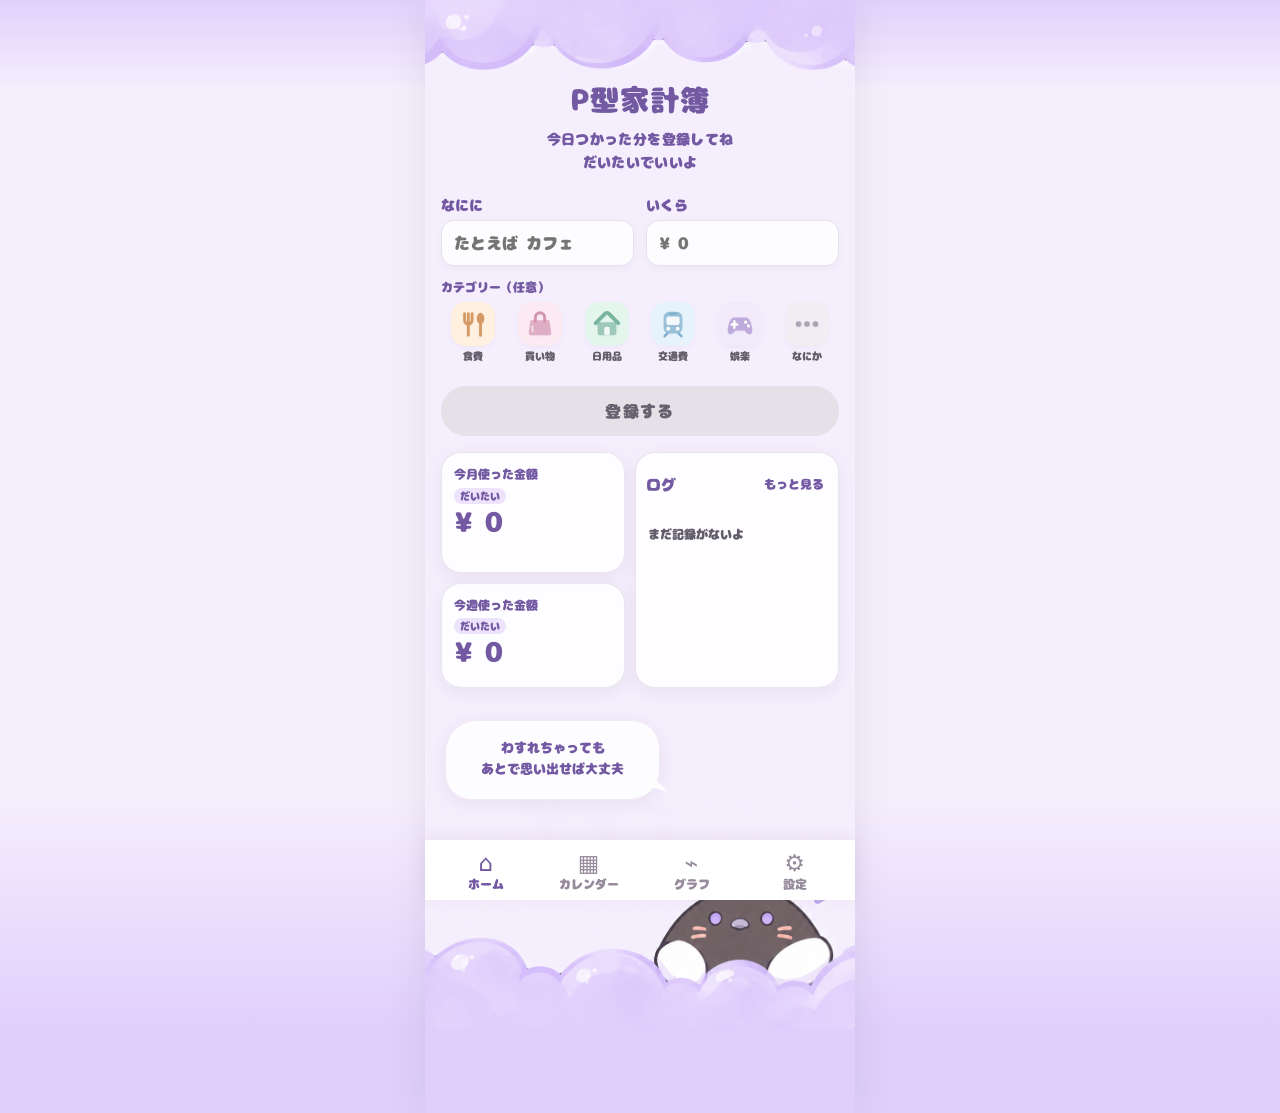
==== index.html @ 053ac059 "Add optional category selection, SVG icons and expense editor Co-authored-by: otoufutarou <123853995" ====
<!doctype html>
<html lang="ja">
<head>
  <meta charset="UTF-8">
  <meta name="viewport" content="width=device-width, initial-scale=1, viewport-fit=cover">
  <title>P型家計簿</title>
  <link rel="stylesheet" href="style.css">
  <link rel="stylesheet" href="home.css">
  <link rel="stylesheet" href="categories.css">
</head>
<body>
<div class="app" id="app" data-page="home">
  <div class="background" aria-hidden="true"></div>
  <main class="content">
    <section class="page active" id="home">
      <header class="hero"><h1>P型家計簿</h1><p>今日つかった分を登録してね<br>だいたいでいいよ</p></header>
      <form id="expense-form" class="entry">
        <div class="entry-grid">
          <label>なにに<input id="expense-name" maxlength="100" placeholder="たとえば カフェ" required></label>
          <label>いくら<input id="expense-amount" type="text" inputmode="numeric" pattern="[0-9]{1,8}" maxlength="8" placeholder="¥ 0" required></label>
        </div>
        <fieldset class="category-picker" id="entry-categories">
          <legend>カテゴリー（任意）</legend>
          <div class="category-options"></div>
        </fieldset>
        <button class="primary" type="submit" disabled>登録する</button>
      </form>
      <section class="dashboard" aria-label="集計と直近のログ">
        <div class="totals">
          <article class="card total"><h2>今月使った金額</h2><span class="approx-tag">だいたい</span><strong id="month-total">¥ 0</strong></article>
          <article class="card total"><h2>今週使った金額</h2><span class="approx-tag">だいたい</span><strong id="week-total">¥ 0</strong></article>
        </div>
        <article class="card recent">
          <div class="card-title"><h2>ログ</h2><button class="dots" data-go="logs" aria-label="ログをすべて見る">もっと見る</button></div>
          <div id="recent-list" class="log-items"></div>
        </article>
      </section>
      <div class="speech" id="speech">わすれちゃっても<br>あとで思い出せば大丈夫</div>
    </section>
    <section class="page" id="logs">
      <div class="page-heading"><h1>ログ</h1></div>
      <div class="filters"><button class="chip active" data-filter="all">すべて</button><button class="chip" data-filter="week">今週</button><button class="chip" data-filter="month">今月</button></div>
      <div class="card long-list" id="full-list"></div>
    </section>
    <section class="page" id="calendar">
      <div class="page-heading"><h1>カレンダー</h1></div>
      <article class="card calendar-card">
        <div class="calendar-heading"><button id="prev-month" aria-label="前月">‹</button><h2 id="calendar-title"></h2><button id="next-month" aria-label="翌月">›</button></div>
        <div class="calendar-grid" id="calendar-grid"></div>
      </article>
      <article class="card calendar-detail"><h2 id="selected-date-title"></h2><div id="selected-date-list"></div></article>
    </section>
    <section class="page" id="charts">
      <div class="page-heading"><h1>支出の変遷</h1></div>
      <div class="filters"><button class="chip active" data-chart="week">週ごと</button><button class="chip" data-chart="month">月ごと</button></div>
      <article class="card chart-card"><div id="chart-label" class="chart-label"></div><svg id="line-chart" viewBox="0 0 330 210" role="img" aria-label="支出の折れ線グラフ"></svg><div id="chart-summary" class="chart-summary"></div></article>
    </section>
    <section class="page" id="settings">
      <div class="page-heading"><h1>設定</h1></div>
      <article class="card settings-card">
        <h2>テーマカラー</h2>
        <div class="theme-options"><button class="theme-choice" data-theme="purple"><i></i>むらさき</button><button class="theme-choice" data-theme="blue"><i></i>あお</button><button class="theme-choice" data-theme="green"><i></i>みどり</button><button class="theme-choice" data-theme="yellow"><i></i>きいろ</button></div>
      </article>
      <article class="card settings-card"><h2>データ</h2><button class="secondary" id="export-csv">CSVで書き出す</button></article>
      <div class="speech settings-speech">自分のペースで<br>つかってね</div>
    </section>
  </main>
  <nav class="bottom-nav" aria-label="画面切り替え">
    <button class="nav-item active" data-go="home"><span>⌂</span>ホーム</button>
    <button class="nav-item" data-go="calendar"><span>▦</span>カレンダー</button>
    <button class="nav-item" data-go="charts"><span>⌁</span>グラフ</button>
    <button class="nav-item" data-go="settings"><span>⚙</span>設定</button>
  </nav>
</div>
<dialog id="expense-editor" class="expense-editor" aria-labelledby="editor-title">
  <form id="edit-expense-form">
    <h2 id="editor-title">記録を編集</h2>
    <p class="edit-date" id="edit-date"></p>
    <label>なにに<input id="edit-name" required></label>
    <label>いくら<input id="edit-amount" type="text" inputmode="decimal" required></label>
    <fieldset class="category-picker" id="edit-categories">
      <legend>カテゴリー（任意）</legend>
      <div class="category-options"></div>
    </fieldset>
    <p id="edit-feedback" class="edit-feedback" role="alert"></p>
    <div class="edit-actions">
      <button type="button" class="secondary" id="edit-cancel">キャンセル</button>
      <button type="submit" class="secondary">保存する</button>
    </div>
    <button type="button" class="edit-delete" id="edit-delete">この記録を削除</button>
  </form>
</dialog>
<script src="categories.js"></script>
<script src="app.js"></script>
<script src="home.js"></script>
</body>
</html>
---- style.css ----
/* Copyright: public/fonts/ReadMe_Windows.txt と mplus-TESTFLIGHT-058/LICENSE_J */
@font-face {
  font-family: Nikumaru;
  src: url('./public/fonts/07にくまるフォント.otf') format('opentype');
  font-weight: 400;
  font-style: normal;
  font-display: swap;
}
:root{font-family:Nikumaru,'Hiragino Maru Gothic ProN','Yu Gothic',sans-serif;font-synthesis:none;color:#6d558d;background:#eee;--ink:#715595;--accent:#ae91df;--accent-deep:#9774cf;--tint:#f4ecff;--image:url('./assets/purple_20261022224513.png')}
*{box-sizing:border-box}body{margin:0}button,input{font:inherit}button{cursor:pointer}.app{position:relative;min-height:100dvh;max-width:430px;margin:auto;overflow:hidden;background:#faf4ff;box-shadow:0 0 40px #00000013}.background{position:absolute;inset:0;z-index:0;pointer-events:none;background-image:var(--image);background-size:100% 100%;background-position:center top;background-repeat:no-repeat}.content{position:relative;z-index:1;padding:0 22px 120px;min-height:100dvh}.page{display:none;min-height:calc(100dvh - 120px)}.page.active{display:block}.hero{text-align:center;padding-top:clamp(75px,12dvh,112px);margin-bottom:24px}.hero h1{font-size:clamp(27px,7vw,34px);margin:0 0 9px;color:var(--ink);letter-spacing:.025em;line-height:1.3}.hero p{font-size:12px;line-height:1.65;margin:0;color:var(--ink)}.entry{margin-bottom:18px}.entry-grid{display:grid;grid-template-columns:1fr 1fr;gap:13px}.entry label{display:flex;flex-direction:column;gap:6px;font-size:13px;color:var(--ink)}.entry input{width:100%;height:43px;border:1px solid #e9deee;border-radius:11px;background:#ffffffdd;padding:0 12px;box-shadow:0 3px 8px #755a8b0d;outline:none;color:var(--ink);font-size:13px;min-width:0}.entry input:focus{border-color:var(--accent)}.primary{width:100%;height:46px;margin-top:13px;border:0;border-radius:25px;background:linear-gradient(110deg,var(--accent),var(--accent-deep));box-shadow:0 5px 11px #745a9425;color:white;font-size:15px}.dashboard{display:grid;grid-template-columns:minmax(0,1fr) minmax(0,1.25fr);gap:10px}.totals{display:grid;gap:10px}.card{background:#ffffffcf;border:1px solid #ffffffdd;border-radius:16px;box-shadow:0 5px 18px #7c648b12}.total{min-height:113px;padding:13px 10px;position:relative}.card h2{font-size:13px;line-height:1.4;margin:0;color:var(--ink)}.total h2{font-size:11px;white-space:nowrap;letter-spacing:-.035em}.total strong{display:block;color:var(--ink);font-size:clamp(18px,5vw,24px);margin-top:10px;white-space:nowrap;letter-spacing:-.035em}.mini-seal{position:absolute;right:11px;bottom:8px;font-size:16px;color:var(--accent)}.recent{padding:13px 9px;min-height:236px}.card-title{display:flex;justify-content:space-between;align-items:center}.dots{border:0;background:none;color:#a69aaf;font-size:21px;line-height:1}.log-items{margin-top:8px}.log-row{display:flex;gap:5px;align-items:center;padding:9px 0;border-bottom:1px solid #eee7ef;font-size:10px;color:#665c70}.log-row:last-child{border-bottom:0}.log-row .name{min-width:0;flex:1;overflow:hidden;text-overflow:ellipsis;white-space:nowrap}.log-row .amount{white-space:nowrap;font-size:10px}.log-row .emoji{font-size:15px}.empty{font-size:11px;line-height:1.7;color:#95889c;padding:18px 2px}.speech{position:relative;margin:25px 0 0 4px;width:58%;max-width:230px;padding:14px 13px;background:#ffffffdc;border:1px solid #f3e8f4;border-radius:50% 48% 46% 40%/48% 49% 43% 43%;font-size:12px;line-height:1.65;text-align:center;color:var(--ink);box-shadow:0 3px 12px #6e598011}.speech:after{content:'';position:absolute;right:-9px;bottom:7px;width:18px;height:18px;background:#ffffffdc;clip-path:polygon(0 0,100% 100%,0 75%)}.bottom-nav{position:fixed;z-index:10;bottom:0;left:50%;transform:translateX(-50%);width:min(100%,430px);height:calc(66px + env(safe-area-inset-bottom));padding:7px 9px calc(7px + env(safe-area-inset-bottom));display:grid;grid-template-columns:repeat(5,1fr);background:#ffffffec;backdrop-filter:blur(15px);border-top:1px solid #ffffff;box-shadow:0 -3px 15px #6e597719}.nav-item{border:0;background:transparent;color:#968b9c;font-size:9px;display:flex;align-items:center;justify-content:center;flex-direction:column;gap:2px}.nav-item span{font-family:system-ui,sans-serif;font-size:23px;line-height:1.15}.nav-item.active{color:var(--accent-deep)}.page-heading{text-align:center;padding:clamp(80px,12dvh,115px) 0 24px}.page-heading h1{font-size:25px;color:var(--ink);margin:0}.filters{display:flex;gap:7px;margin-bottom:14px}.chip{border:0;border-radius:30px;padding:9px 17px;background:#ffffffcf;color:var(--ink);font-size:12px}.chip.active{background:var(--accent);color:white}.long-list{padding:12px 17px;min-height:180px}.long-list .log-row{font-size:13px;padding:14px 0}.long-list .log-row .amount{font-size:12px}.long-list .log-row .emoji{font-size:20px}.delete{background:transparent;border:0;color:#bc8b9c;font-size:18px;padding:0 3px}.calendar-card,.calendar-detail,.chart-card,.settings-card{padding:17px;margin-bottom:14px}.calendar-heading{display:flex;align-items:center;justify-content:space-between;margin-bottom:13px}.calendar-heading button{border:0;background:var(--tint);border-radius:50%;width:32px;height:32px;font-size:23px;color:var(--ink)}.calendar-grid{display:grid;grid-template-columns:repeat(7,minmax(0,1fr));gap:3px}.weekday{text-align:center;font-size:11px;color:var(--ink);padding:7px 0}.day{height:43px;border:0;border-radius:9px;background:#ffffff9c;color:var(--ink);font-size:12px;position:relative}.day.selected{background:var(--accent);color:white}.day.has-data:after{content:'';position:absolute;bottom:4px;left:calc(50% - 2px);width:4px;height:4px;background:var(--accent-deep);border-radius:50%}.day.selected:after{background:white}.calendar-detail h2{margin-bottom:9px}.calendar-detail .log-row{font-size:12px}.chart-card{padding:17px 9px}.chart-label,.chart-summary{text-align:center;font-size:12px;color:var(--ink)}#line-chart{width:100%;height:auto;overflow:visible}.chart-summary{font-size:16px;margin-top:10px}.settings-card h2{margin-bottom:16px}.theme-options{display:grid;grid-template-columns:repeat(4,1fr);gap:8px}.theme-choice{border:0;background:transparent;color:var(--ink);font-size:10px;display:flex;flex-direction:column;align-items:center;gap:7px}.theme-choice i{width:100%;height:52px;border-radius:12px;border:3px solid transparent}.theme-choice.selected i{outline:2px solid var(--accent-deep)}.theme-choice[data-theme=purple] i{background:#cdb9f2}.theme-choice[data-theme=blue] i{background:#a9dbec}.theme-choice[data-theme=green] i{background:#bce5c6}.theme-choice[data-theme=yellow] i{background:#f5e3a7}.secondary{border:1px solid var(--accent);border-radius:20px;background:#fff;color:var(--ink);padding:10px 16px}.settings-speech{margin-top:36px}body[data-theme=blue]{--ink:#317d9d;--accent:#8dd3eb;--accent-deep:#53b5d3;--tint:#e9f8ff;--image:url('./assets/blue_20261022224637.png')}body[data-theme=green]{--ink:#397e67;--accent:#9bdcba;--accent-deep:#54b98d;--tint:#e9fff2;--image:url('./assets/green_20261022224836.png')}body[data-theme=yellow]{--ink:#91723c;--accent:#f3db8e;--accent-deep:#d7b952;--tint:#fff9e5;--image:url('./assets/yellow_20261022224915.png')}
@media(max-width:350px){.content{padding-left:14px;padding-right:14px}.dashboard{gap:7px}.total{padding:11px 7px}.total h2{font-size:10px}.total strong{font-size:17px}.recent{padding:11px 7px}.speech{font-size:10px}}
@media(min-height:800px){.hero{padding-top:clamp(90px,13dvh,135px)}.speech{margin-top:32px}}
---- home.css ----
:root {
  --primary: #cdb9f2;
  --primary-dark: #7359a2;
  --primary-soft: #eee3fc;
  --scene: #f5effd;
  --scene-bottom: #f5eefd;
  --scroll-top: #e0d1fc;
  --scroll-bottom: #e0cffc;
  --surface: rgba(255, 255, 255, .86);
  --text-secondary: #625c6b;
  --shadow: 0 4px 18px rgba(80, 70, 110, .08);
  --button-start: #a58acb;
  --button-end: #8060b1;
  --image: url('./public/assets/purple_20261022224513.png');
  --image-ratio: calc(1672 / 941);
}

body[data-theme="blue"] {
  --primary: #a9dbec;
  --primary-dark: #347fa4;
  --primary-soft: #dff5fc;
  --scene: #ebfafe;
  --scene-bottom: #e9f9fd;
  --scroll-top: #beebfc;
  --scroll-bottom: #b0e5fc;
  --button-start: #69bad4;
  --button-end: #347fa4;
  --image: url('./public/assets/blue_20261022224637.png');
  --image-ratio: calc(941 / 545);
}

body[data-theme="green"] {
  --primary: #bce5c6;
  --primary-dark: #347f65;
  --primary-soft: #e1f7e9;
  --scene: #ebfdf0;
  --scene-bottom: #e9fbed;
  --scroll-top: #c7f4d8;
  --scroll-bottom: #bdf1d5;
  --button-start: #72bf99;
  --button-end: #347f65;
  --image: url('./public/assets/green_20261022224836.png');
  --image-ratio: calc(938 / 545);
}

body[data-theme="yellow"] {
  --primary: #f5e3a7;
  --primary-dark: #95743f;
  --primary-soft: #fff2c8;
  --scene: #fef9e5;
  --scene-bottom: #fef9e2;
  --scroll-top: #feecab;
  --scroll-bottom: #fee99f;
  --button-start: #dcc16c;
  --button-end: #a38038;
  --image: url('./public/assets/yellow_20261022224915.png');
  --image-ratio: calc(938 / 545);
}

/* htmlを透明にして、テーマ別のbody背景をページのキャンバスにも描画する。 */
:root {
  min-height: 100%;
  background: transparent;
}

body {
  min-height: 100vh;
  min-height: 100dvh;
  /* PNGの切り出し境界と上下端の平均色を、画像の背後でつなぐ。 */
  --page-background: linear-gradient(
    var(--scroll-top),
    var(--scene) calc(min(100vw, 430px) * var(--image-ratio) * .12),
    var(--scene-bottom) calc(100% - min(100vw, 430px) * var(--image-ratio) * .3 - 84px - env(safe-area-inset-bottom)),
    var(--scroll-bottom) calc(100% - 84px - env(safe-area-inset-bottom))
  );
  background-color: var(--scroll-bottom);
  background-image: var(--page-background);
  background-attachment: scroll;
  background-repeat: no-repeat;
}

.background {
  background-size: 100% auto;
  user-select: none;
}

.app[data-page="home"] {
  background: var(--scroll-bottom) var(--page-background) no-repeat;
  overflow: visible;
}

/* 原画を等比表示し、上下の帯だけを独立配置する。画像ファイルは加工しない。 */
.app[data-page="home"] > .background {
  inset: 0 0 calc(84px + env(safe-area-inset-bottom));
  background-image: none;
  user-select: none;
}

.app[data-page="home"] > .background::before,
.app[data-page="home"] > .background::after {
  content: '';
  position: absolute;
  left: 0;
  width: 100%;
  background-image: var(--image);
  background-size: 100% auto;
  background-repeat: no-repeat;
}

.app[data-page="home"] > .background::before {
  top: 0;
  height: calc(min(100vw, 430px) * var(--image-ratio) * .12);
  background-position: center top;
}

.app[data-page="home"] > .background::after {
  bottom: 0;
  height: calc(min(100vw, 430px) * var(--image-ratio) * .3);
  background-position: center bottom;
}

.app[data-page="home"] .content {
  padding: 0 16px calc(min(100vw, 430px) * var(--image-ratio) * .3 + 84px + env(safe-area-inset-bottom));
}

#home {
  min-height: max(620px, calc(100svh - min(100vw, 430px) * var(--image-ratio) * .3 - 84px));
  color: var(--primary-dark);
  padding-top: env(safe-area-inset-top);
}

#home .hero {
  padding-top: 82px;
  margin-bottom: 24px;
}

#home .hero h1 {
  font-size: 29px;
  line-height: 1.3;
  font-weight: 400;
  letter-spacing: .04em;
  margin: 0 0 8px;
  color: var(--primary-dark);
}

#home .hero p {
  font-size: 14px;
  line-height: 1.65;
  letter-spacing: .025em;
  color: var(--primary-dark);
}

#home .entry {
  margin-bottom: 16px;
}

#home .entry-grid {
  grid-template-columns: minmax(0, 1fr) minmax(0, 1fr);
  gap: 12px;
}

#home .entry label {
  gap: 8px;
  font-size: 14px;
  color: var(--primary-dark);
}

#home .entry input {
  height: 46px;
  border-radius: 13px;
  border-color: color-mix(in srgb, var(--primary-dark) 18%, white);
  box-shadow: 0 3px 8px rgba(80, 70, 110, .05);
  font-size: 16px;
  color: var(--text-secondary);
  background: var(--surface);
}

#home .primary {
  min-height: 50px;
  height: auto;
  padding: 12px 16px;
  margin-top: 16px;
  border-radius: 999px;
  background: linear-gradient(110deg, var(--button-start), var(--button-end));
  color: #fff;
  box-shadow: var(--shadow);
  font-size: 16px;
  letter-spacing: .08em;
  transition: transform 150ms ease, box-shadow 150ms ease;
}

#home .primary:not(:disabled):active {
  transform: translateY(1px);
  box-shadow: 0 2px 6px rgba(80, 70, 110, .1);
}

#home .primary:disabled {
  background: #e5e1e8;
  color: #68616f;
  box-shadow: none;
  cursor: not-allowed;
}

#home .dashboard {
  grid-template-columns: minmax(0, .95fr) minmax(0, 1.05fr);
  gap: 10px;
  align-items: stretch;
}

#home .card {
  border-radius: 20px;
  background: var(--surface);
  border: 1px solid rgba(80, 70, 110, .12);
  box-shadow: var(--shadow);
}

#home .totals {
  min-width: 0;
  grid-template-rows: 1.15fr 1fr;
}

#home .total {
  min-width: 0;
  min-height: 105px;
  padding: 14px 12px;
}

#home .card h2 {
  color: var(--primary-dark);
  font-weight: 400;
}

#home .total h2 {
  white-space: normal;
  font-size: 12px;
  letter-spacing: 0;
}

#home .total .approx-tag {
  display: table;
  margin-top: 4px;
  padding: 1px 6px;
  border-radius: 999px;
  background: var(--primary-soft);
  color: var(--primary-dark);
  font-size: 10px;
  line-height: 1.4;
}

#home .total strong {
  color: var(--primary-dark);
  font-size: clamp(20.16px, 5.6vw, 26.88px);
  font-variant-numeric: tabular-nums;
  font-weight: 400;
  letter-spacing: -.025em;
  line-height: 1.1;
  margin-top: 4px;
  text-align: left;
}

#home .mini-seal {
  display: none;
}

#home .recent {
  min-width: 0;
  min-height: 230px;
  padding: 10px;
}

#home .card-title h2 {
  font-size: 15px;
}

#home .dots {
  min-height: 44px;
  min-width: 44px;
  padding: 4px;
  font-size: 12px;
  color: var(--primary-dark);
}

#home .log-items {
  max-height: 166px;
  overflow-y: auto;
  margin-top: 0;
}

#home .log-row,
#home .log-row .amount,
#home .empty {
  font-size: 12px;
  color: var(--text-secondary);
}

#home .log-row .amount {
  font-variant-numeric: tabular-nums;
}

#home .speech {
  margin: 32px 0 0 4px;
  width: 58%;
  max-width: 215px;
  min-height: 80px;
  border-radius: 32px 28px 30px 26px;
  padding: 16px 12px;
  font-size: 13px;
  line-height: 1.65;
  color: var(--primary-dark);
  background: var(--surface);
  box-shadow: var(--shadow);
}

.bottom-nav {
  grid-template-columns: repeat(4, minmax(0, 1fr));
  min-height: calc(60px + env(safe-area-inset-bottom));
  height: auto;
  background-color: #fff;
  backdrop-filter: none;
}

.nav-item {
  min-height: 44px;
  font-size: 12px;
}

.nav-item.active {
  color: var(--primary-dark);
}

button:focus-visible,
#home input:focus-visible {
  outline: 2px solid var(--primary-dark);
  outline-offset: 3px;
}

#home .form-feedback {
  margin: 8px 0;
  font-size: 13px;
  color: #8a2539;
}

#home .form-feedback:empty {
  display: none;
}

@media (max-width: 350px) {
  .app[data-page="home"] .content {
    padding-left: 12px;
    padding-right: 12px;
  }

  #home .total {
    padding: 12px 6px;
  }

  #home .recent {
    padding: 8px;
  }

  #home .speech {
    font-size: 12px;
  }
}

@media (prefers-reduced-motion: reduce) {
  #home .primary {
    transition: none;
  }
}
---- categories.css ----
.category-picker {
  border: 0;
  padding: 0;
  margin: 16px 0 0;
  min-width: 0;
  color: var(--primary-dark);
}

.category-picker legend {
  padding: 0;
  font-size: 12px;
}

.category-options {
  display: grid;
  grid-template-columns: repeat(6, minmax(44px, 1fr));
  gap: 6px;
  overflow-x: auto;
  padding: 6px 2px 4px;
}

.category-choice {
  min-width: 44px;
  min-height: 66px;
  padding: 2px 0;
  display: flex;
  flex-direction: column;
  align-items: center;
  gap: 5px;
  border: 0;
  background: transparent;
  color: var(--text-secondary);
  font-size: 10px;
  white-space: nowrap;
}

.category-icon {
  --category-color: #aaa5b2;
  --category-soft: #f0edf3;
  color: var(--category-color);
  background: var(--category-soft);
  display: inline-flex;
  align-items: center;
  justify-content: center;
  flex: 0 0 auto;
  width: 44px;
  height: 44px;
  border: 2px solid transparent;
  border-radius: 14px;
  box-shadow: 0 2px 5px #7155950d;
  transition: background-color 180ms ease, border-color 180ms ease, transform 180ms ease;
}

.category-icon[data-category="food"] { --category-color: #d49a64; --category-soft: #fff0df; }
.category-icon[data-category="shopping"] { --category-color: #d291ad; --category-soft: #fceaf2; }
.category-icon[data-category="daily"] { --category-color: #79b59e; --category-soft: #e4f5ed; }
.category-icon[data-category="transport"] { --category-color: #7caecb; --category-soft: #e7f3fc; }
.category-icon[data-category="entertainment"] { --category-color: #ab92ce; --category-soft: #f0eafa; }

.category-icon svg {
  width: 30px;
  height: 30px;
  filter: drop-shadow(0 1px 1px #71559512);
}

.category-choice[aria-pressed="true"] .category-icon {
  border-color: var(--primary-dark);
  background-color: var(--category-soft);
  background-color: color-mix(in srgb, var(--category-soft) 84%, var(--category-color));
  transform: translateY(-1px);
}

.category-choice:focus-visible {
  outline: 2px solid var(--primary-dark);
  outline-offset: -2px;
  border-radius: 14px;
}

.log-row .category-icon {
  width: 15px;
  height: 15px;
  border: 0;
  border-radius: 5px;
  box-shadow: none;
}

.log-row .category-icon svg {
  width: 14px;
  height: 14px;
  filter: none;
}

.long-list .category-icon { width: 20px; height: 20px; }
.long-list .category-icon svg { width: 18px; height: 18px; }

.log-row button.name {
  border: 0;
  padding: 0;
  background: transparent;
  color: inherit;
  font: inherit;
  text-align: left;
}

.log-row .amount { flex-shrink: 0; }

.expense-editor {
  width: min(430px, calc(100% - 24px));
  max-height: calc(100dvh - 32px);
  padding: 20px 16px;
  overflow-y: auto;
  border: 1px solid var(--primary);
  border-radius: 22px;
  background: var(--scene);
  color: var(--primary-dark);
  box-shadow: var(--shadow);
}

.expense-editor::backdrop { background: #30243e66; }
.expense-editor h2 { margin: 0; font-size: 20px; font-weight: 400; }
.edit-date { font-size: 12px; }
.expense-editor label { display: grid; gap: 6px; margin-top: 12px; font-size: 13px; }
.expense-editor input {
  width: 100%;
  min-width: 0;
  height: 44px;
  border: 1px solid var(--primary);
  border-radius: 11px;
  padding: 0 12px;
  font: inherit;
  font-size: 16px;
  color: var(--text-secondary);
  background: #fff;
}
.edit-feedback { font-size: 12px; color: #8a2539; }
.edit-feedback:empty { display: none; }
.edit-actions { display: flex; justify-content: flex-end; flex-wrap: wrap; gap: 8px; margin-top: 18px; }
.edit-actions button, .edit-delete { min-height: 44px; }
.edit-delete { margin-top: 12px; padding: 0; border: 0; background: transparent; color: #8a2539; font-size: 12px; }

@media (max-width: 350px) {
  .category-options { gap: 4px; }
}

@media (prefers-reduced-motion: reduce) {
  .category-icon { transition: none; }
}
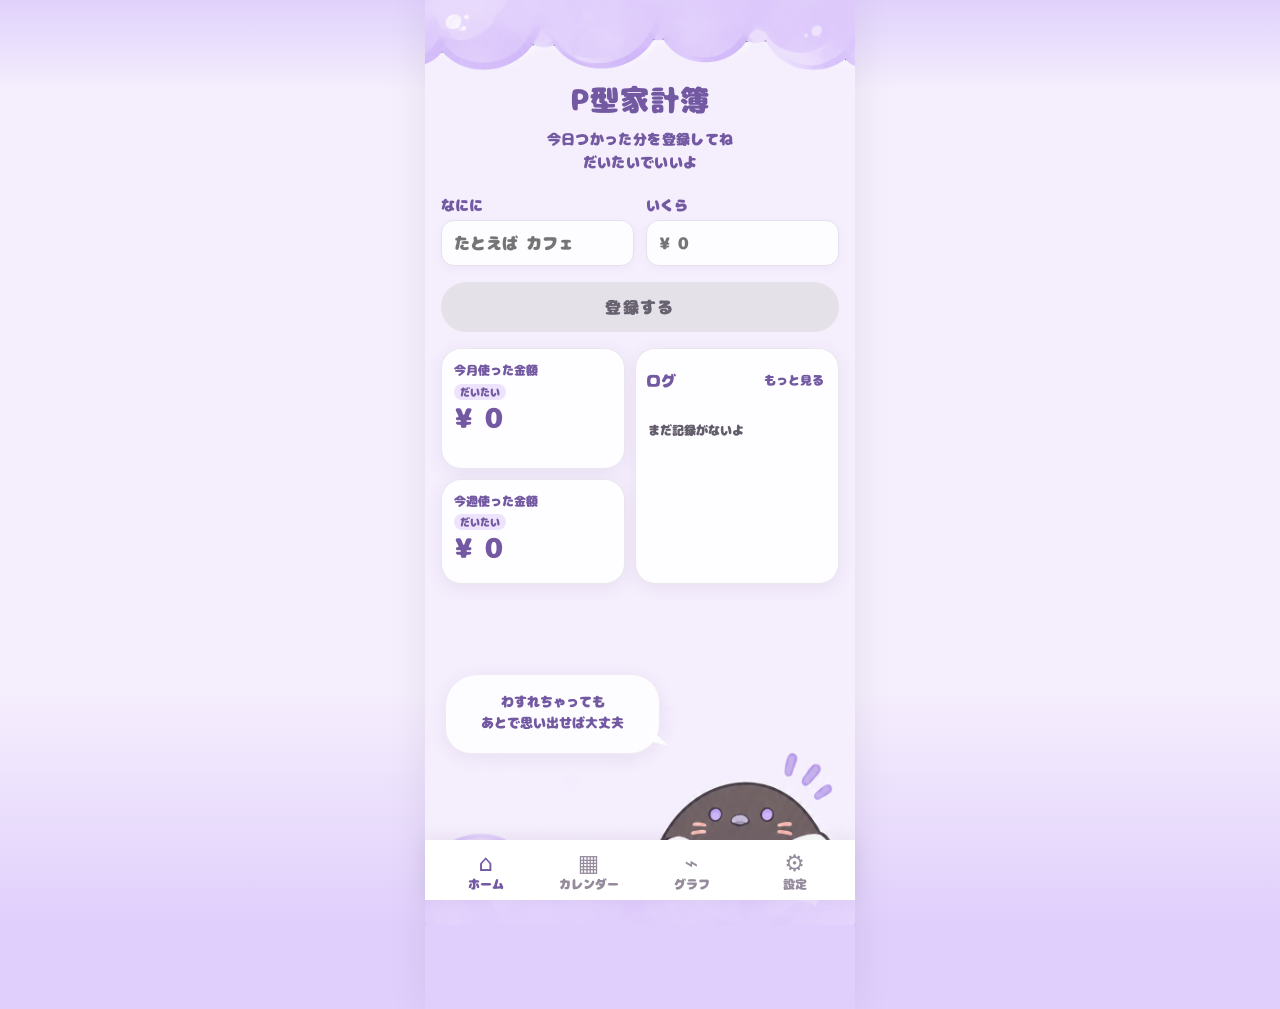
==== commit ebbe6d5b: "Remove category UI and allow optional expense names Co-authored-by: otoufutarou <123853995+otoufutar" ====
--- a/index.html
+++ b/index.html
@@ -6,7 +6,7 @@
   <title>P型家計簿</title>
   <link rel="stylesheet" href="style.css">
   <link rel="stylesheet" href="home.css">
-  <link rel="stylesheet" href="categories.css">
+  <link rel="stylesheet" href="expenses.css">
 </head>
 <body>
 <div class="app" id="app" data-page="home">
@@ -16,13 +16,9 @@
       <header class="hero"><h1>P型家計簿</h1><p>今日つかった分を登録してね<br>だいたいでいいよ</p></header>
       <form id="expense-form" class="entry">
         <div class="entry-grid">
-          <label>なにに<input id="expense-name" maxlength="100" placeholder="たとえば カフェ" required></label>
+          <label>なにに<input id="expense-name" maxlength="100" placeholder="たとえば カフェ"></label>
           <label>いくら<input id="expense-amount" type="text" inputmode="numeric" pattern="[0-9]{1,8}" maxlength="8" placeholder="¥ 0" required></label>
         </div>
-        <fieldset class="category-picker" id="entry-categories">
-          <legend>カテゴリー（任意）</legend>
-          <div class="category-options"></div>
-        </fieldset>
         <button class="primary" type="submit" disabled>登録する</button>
       </form>
       <section class="dashboard" aria-label="集計と直近のログ">
@@ -76,12 +72,8 @@
   <form id="edit-expense-form">
     <h2 id="editor-title">記録を編集</h2>
     <p class="edit-date" id="edit-date"></p>
-    <label>なにに<input id="edit-name" required></label>
-    <label>いくら<input id="edit-amount" type="text" inputmode="decimal" required></label>
-    <fieldset class="category-picker" id="edit-categories">
-      <legend>カテゴリー（任意）</legend>
-      <div class="category-options"></div>
-    </fieldset>
+    <label>なにに<input id="edit-name" placeholder="たとえば カフェ"></label>
+    <label>いくら<input id="edit-amount" type="text" inputmode="numeric" pattern="[0-9]+" required></label>
     <p id="edit-feedback" class="edit-feedback" role="alert"></p>
     <div class="edit-actions">
       <button type="button" class="secondary" id="edit-cancel">キャンセル</button>
@@ -90,7 +82,7 @@
     <button type="button" class="edit-delete" id="edit-delete">この記録を削除</button>
   </form>
 </dialog>
-<script src="categories.js"></script>
+<script src="expenses.js"></script>
 <script src="app.js"></script>
 <script src="home.js"></script>
 </body>
--- a/home.css
+++ b/home.css
@@ -311,6 +311,10 @@
   box-shadow: var(--shadow);
 }
 
+body[data-theme="purple"] #home .speech {
+  transform: translateY(calc(min(100vw, 430px) * .135));
+}
+
 .bottom-nav {
   grid-template-columns: repeat(4, minmax(0, 1fr));
   min-height: calc(60px + env(safe-area-inset-bottom));
--- a/expenses.css
+++ b/expenses.css
@@ -0,0 +1,44 @@
+.log-row button.name {
+  border: 0;
+  padding: 0;
+  background: transparent;
+  color: inherit;
+  font: inherit;
+  text-align: left;
+}
+
+.log-row .amount { flex-shrink: 0; }
+
+.expense-editor {
+  width: min(430px, calc(100% - 24px));
+  max-height: calc(100dvh - 32px);
+  padding: 20px 16px;
+  overflow-y: auto;
+  border: 1px solid var(--primary);
+  border-radius: 22px;
+  background: var(--scene);
+  color: var(--primary-dark);
+  box-shadow: var(--shadow);
+}
+
+.expense-editor::backdrop { background: #30243e66; }
+.expense-editor h2 { margin: 0; font-size: 20px; font-weight: 400; }
+.edit-date { font-size: 12px; }
+.expense-editor label { display: grid; gap: 6px; margin-top: 12px; font-size: 13px; }
+.expense-editor input {
+  width: 100%;
+  min-width: 0;
+  height: 44px;
+  border: 1px solid var(--primary);
+  border-radius: 11px;
+  padding: 0 12px;
+  font: inherit;
+  font-size: 16px;
+  color: var(--text-secondary);
+  background: #fff;
+}
+.edit-feedback { font-size: 12px; color: #8a2539; }
+.edit-feedback:empty { display: none; }
+.edit-actions { display: flex; justify-content: flex-end; flex-wrap: wrap; gap: 8px; margin-top: 18px; }
+.edit-actions button, .edit-delete { min-height: 44px; }
+.edit-delete { margin-top: 12px; padding: 0; border: 0; background: transparent; color: #8a2539; font-size: 12px; }
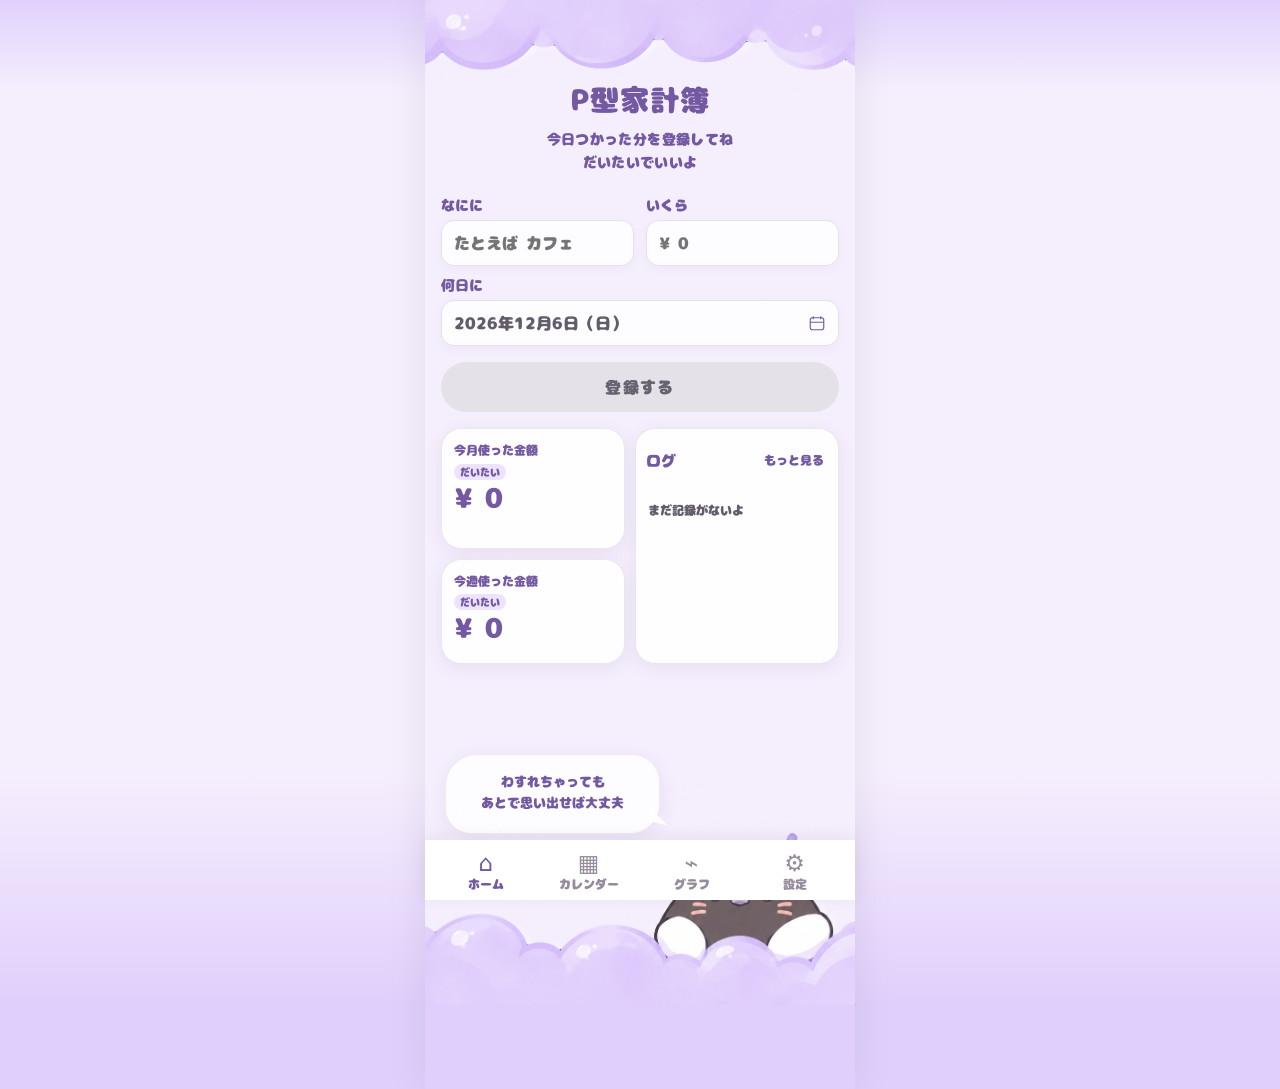
==== commit 4db8efc2: "Add JST expense dates to entry, editing, calendar and totals Co-authored-by: otoufutarou <123853995+" ====
--- a/index.html
+++ b/index.html
@@ -19,6 +19,13 @@
           <label>なにに<input id="expense-name" maxlength="100" placeholder="たとえば カフェ"></label>
           <label>いくら<input id="expense-amount" type="text" inputmode="numeric" pattern="[0-9]{1,8}" maxlength="8" placeholder="¥ 0" required></label>
         </div>
+        <label class="date-label">何日に
+          <span class="date-control">
+            <span class="date-display" aria-hidden="true"></span>
+            <svg class="date-icon" viewBox="0 0 24 24" aria-hidden="true"><rect x="3" y="5" width="18" height="16" rx="3"/><path d="M7 3v4m10-4v4M3 11h18"/></svg>
+            <input id="expense-date" class="date-input" type="date" required aria-label="何日に">
+          </span>
+        </label>
         <button class="primary" type="submit" disabled>登録する</button>
       </form>
       <section class="dashboard" aria-label="集計と直近のログ">
@@ -44,7 +51,7 @@
         <div class="calendar-heading"><button id="prev-month" aria-label="前月">‹</button><h2 id="calendar-title"></h2><button id="next-month" aria-label="翌月">›</button></div>
         <div class="calendar-grid" id="calendar-grid"></div>
       </article>
-      <article class="card calendar-detail"><h2 id="selected-date-title"></h2><div id="selected-date-list"></div></article>
+      <article class="card calendar-detail"><h2 id="selected-date-title"></h2><p id="selected-date-total"></p><div id="selected-date-list"></div><button type="button" class="secondary" id="calendar-add">支出を追加</button></article>
     </section>
     <section class="page" id="charts">
       <div class="page-heading"><h1>支出の変遷</h1></div>
@@ -74,6 +81,13 @@
     <p class="edit-date" id="edit-date"></p>
     <label>なにに<input id="edit-name" placeholder="たとえば カフェ"></label>
     <label>いくら<input id="edit-amount" type="text" inputmode="numeric" pattern="[0-9]+" required></label>
+    <label>何日に
+      <span class="date-control">
+        <span class="date-display" aria-hidden="true"></span>
+        <svg class="date-icon" viewBox="0 0 24 24" aria-hidden="true"><rect x="3" y="5" width="18" height="16" rx="3"/><path d="M7 3v4m10-4v4M3 11h18"/></svg>
+        <input id="edit-expense-date" class="date-input" type="date" required aria-label="何日に">
+      </span>
+    </label>
     <p id="edit-feedback" class="edit-feedback" role="alert"></p>
     <div class="edit-actions">
       <button type="button" class="secondary" id="edit-cancel">キャンセル</button>
@@ -82,6 +96,7 @@
     <button type="button" class="edit-delete" id="edit-delete">この記録を削除</button>
   </form>
 </dialog>
+<script src="dates.js"></script>
 <script src="expenses.js"></script>
 <script src="app.js"></script>
 <script src="home.js"></script>
--- a/expenses.css
+++ b/expenses.css
@@ -42,3 +42,53 @@
 .edit-actions { display: flex; justify-content: flex-end; flex-wrap: wrap; gap: 8px; margin-top: 18px; }
 .edit-actions button, .edit-delete { min-height: 44px; }
 .edit-delete { margin-top: 12px; padding: 0; border: 0; background: transparent; color: #8a2539; font-size: 12px; }
+
+.date-label { margin-top: 12px; }
+.date-control {
+  position: relative;
+  display: flex;
+  align-items: center;
+  min-width: 0;
+  width: 100%;
+  height: 46px;
+  padding: 0 12px;
+  border: 1px solid color-mix(in srgb, var(--primary-dark) 18%, white);
+  border-radius: 13px;
+  background: var(--surface);
+  box-shadow: 0 3px 8px rgba(80, 70, 110, .05);
+  color: var(--text-secondary);
+  font-size: clamp(14px, 4vw, 16px);
+}
+.date-display { flex: 1; min-width: 0; white-space: nowrap; }
+.date-icon {
+  width: 18px;
+  height: 18px;
+  margin-left: 8px;
+  flex-shrink: 0;
+  fill: none;
+  stroke: var(--primary-dark);
+  stroke-width: 1.5;
+}
+#home .entry .date-input,
+.expense-editor .date-input {
+  position: absolute;
+  inset: 0;
+  width: 100%;
+  height: 100%;
+  margin: 0;
+  opacity: 0;
+  cursor: pointer;
+}
+.date-input::-webkit-calendar-picker-indicator {
+  position: absolute;
+  inset: 0;
+  width: auto;
+  height: auto;
+  margin: 0;
+}
+.date-control:focus-within {
+  outline: 2px solid var(--primary-dark);
+  outline-offset: 3px;
+}
+#selected-date-total { font-size: 13px; }
+#calendar-add { margin-top: 12px; }
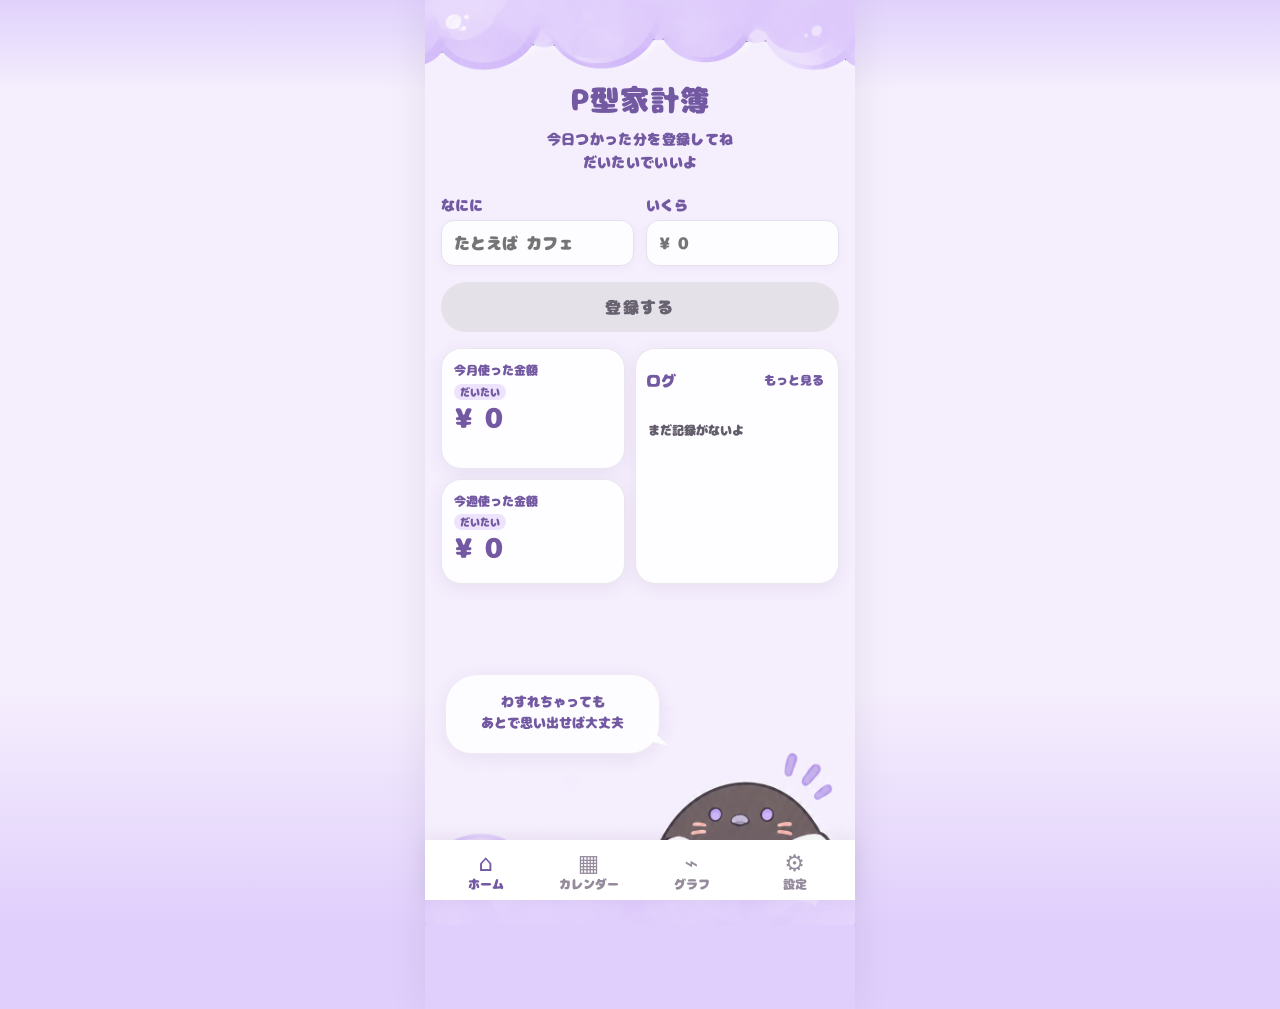
==== commit 943d83be: "Implement auth flows and account-isolated sync Co-authored-by: otoufutarou <123853995+otoufutarou@us" ====
--- a/index.html
+++ b/index.html
@@ -7,9 +7,16 @@
   <link rel="stylesheet" href="style.css">
   <link rel="stylesheet" href="home.css">
   <link rel="stylesheet" href="expenses.css">
+  <link rel="stylesheet" href="account.css">
 </head>
 <body>
-<div class="app" id="app" data-page="home">
+<section id="app-load-error" class="app-load-error" hidden>
+  <h1>P型家計簿</h1>
+  <p id="app-load-error-message" role="alert"></p>
+  <button class="secondary" id="retry-app-load" type="button">もう一度読み込む</button>
+  <a href="./login.html">ログイン画面へ</a>
+</section>
+<div class="app" id="app" data-page="home" hidden>
   <div class="background" aria-hidden="true"></div>
   <main class="content">
     <section class="page active" id="home">
@@ -19,13 +26,6 @@
           <label>なにに<input id="expense-name" maxlength="100" placeholder="たとえば カフェ"></label>
           <label>いくら<input id="expense-amount" type="text" inputmode="numeric" pattern="[0-9]{1,8}" maxlength="8" placeholder="¥ 0" required></label>
         </div>
-        <label class="date-label">何日に
-          <span class="date-control">
-            <span class="date-display" aria-hidden="true"></span>
-            <svg class="date-icon" viewBox="0 0 24 24" aria-hidden="true"><rect x="3" y="5" width="18" height="16" rx="3"/><path d="M7 3v4m10-4v4M3 11h18"/></svg>
-            <input id="expense-date" class="date-input" type="date" required aria-label="何日に">
-          </span>
-        </label>
         <button class="primary" type="submit" disabled>登録する</button>
       </form>
       <section class="dashboard" aria-label="集計と直近のログ">
@@ -51,7 +51,7 @@
         <div class="calendar-heading"><button id="prev-month" aria-label="前月">‹</button><h2 id="calendar-title"></h2><button id="next-month" aria-label="翌月">›</button></div>
         <div class="calendar-grid" id="calendar-grid"></div>
       </article>
-      <article class="card calendar-detail"><h2 id="selected-date-title"></h2><p id="selected-date-total"></p><div id="selected-date-list"></div><button type="button" class="secondary" id="calendar-add">支出を追加</button></article>
+      <article class="card calendar-detail"><h2 id="selected-date-title"></h2><div id="selected-date-list"></div></article>
     </section>
     <section class="page" id="charts">
       <div class="page-heading"><h1>支出の変遷</h1></div>
@@ -63,6 +63,21 @@
       <article class="card settings-card">
         <h2>テーマカラー</h2>
         <div class="theme-options"><button class="theme-choice" data-theme="purple"><i></i>むらさき</button><button class="theme-choice" data-theme="blue"><i></i>あお</button><button class="theme-choice" data-theme="green"><i></i>みどり</button><button class="theme-choice" data-theme="yellow"><i></i>きいろ</button></div>
+      </article>
+      <article class="card settings-card" id="account-card">
+        <h2>アカウント</h2>
+        <p id="account-description">ログインしなくても使えます。記録はこのブラウザ内に保存され、ブラウザデータを削除すると失われる可能性があります。</p>
+        <p id="account-identity"></p>
+        <p id="cloud-status" role="status">認証状態を確認しています。</p>
+        <div id="guest-account-actions">
+          <a class="secondary account-link" href="./login.html?returnTo=./index.html%23settings">ログイン・データを保存</a>
+        </div>
+        <div id="signed-in-account-actions" hidden>
+          <button class="secondary" id="retry-cloud-sync" type="button" hidden>もう一度同期する</button>
+          <button class="secondary" id="logout" type="button">ログアウト</button>
+          <button class="secondary" id="delete-account" type="button">アカウント削除</button>
+        </div>
+        <p class="account-legal"><a href="./terms-draft.html">利用規約（草案）</a> ・ <a href="./privacy-draft.html">プライバシーポリシー（草案）</a></p>
       </article>
       <article class="card settings-card"><h2>データ</h2><button class="secondary" id="export-csv">CSVで書き出す</button></article>
       <div class="speech settings-speech">自分のペースで<br>つかってね</div>
@@ -81,13 +96,6 @@
     <p class="edit-date" id="edit-date"></p>
     <label>なにに<input id="edit-name" placeholder="たとえば カフェ"></label>
     <label>いくら<input id="edit-amount" type="text" inputmode="numeric" pattern="[0-9]+" required></label>
-    <label>何日に
-      <span class="date-control">
-        <span class="date-display" aria-hidden="true"></span>
-        <svg class="date-icon" viewBox="0 0 24 24" aria-hidden="true"><rect x="3" y="5" width="18" height="16" rx="3"/><path d="M7 3v4m10-4v4M3 11h18"/></svg>
-        <input id="edit-expense-date" class="date-input" type="date" required aria-label="何日に">
-      </span>
-    </label>
     <p id="edit-feedback" class="edit-feedback" role="alert"></p>
     <div class="edit-actions">
       <button type="button" class="secondary" id="edit-cancel">キャンセル</button>
@@ -96,9 +104,19 @@
     <button type="button" class="edit-delete" id="edit-delete">この記録を削除</button>
   </form>
 </dialog>
-<script src="dates.js"></script>
+<dialog id="import-dialog" class="account-dialog" aria-labelledby="import-title">
+  <h2 id="import-title">今までのきろくが見つかったよ。このアカウントに引き継ぐ？</h2>
+  <p id="import-account"></p>
+  <p>記録は確認してからこのアカウントへ追加します。元の端末内データは削除しません。</p>
+  <p id="import-feedback" role="alert"></p>
+  <div class="edit-actions">
+    <button class="secondary" id="import-later" type="button">あとで</button>
+    <button class="secondary" id="import-confirm" type="button">引き継ぐ</button>
+  </div>
+</dialog>
 <script src="expenses.js"></script>
 <script src="app.js"></script>
 <script src="home.js"></script>
+<script type="module" src="auth-app.js"></script>
 </body>
 </html>
--- a/account.css
+++ b/account.css
@@ -0,0 +1,79 @@
+*[hidden] {
+  display: none !important;
+}
+
+.account-link {
+  display: inline-flex;
+  align-items: center;
+  min-height: 44px;
+  color: var(--primary-dark);
+  text-decoration: none;
+}
+
+#account-card p {
+  color: var(--text-secondary);
+  font-size: 12px;
+  line-height: 1.7;
+}
+
+#account-card #cloud-status {
+  overflow-wrap: anywhere;
+}
+
+#signed-in-account-actions {
+  display: flex;
+  flex-wrap: wrap;
+  gap: 8px;
+}
+
+.account-legal {
+  margin-bottom: 0;
+}
+
+.account-legal a,
+.app-load-error a {
+  color: var(--primary-dark);
+}
+
+.account-dialog {
+  width: min(430px, calc(100% - 24px));
+  max-height: calc(100dvh - 32px);
+  padding: 20px 16px;
+  overflow-y: auto;
+  border: 1px solid var(--primary);
+  border-radius: 22px;
+  background: var(--scene);
+  color: var(--primary-dark);
+  box-shadow: var(--shadow);
+  line-height: 1.7;
+}
+
+.account-dialog::backdrop {
+  background: #30243e66;
+}
+
+.account-dialog h2 {
+  font-size: 18px;
+  font-weight: 400;
+}
+
+.app-load-error {
+  display: grid;
+  justify-items: center;
+  gap: 12px;
+  max-width: 430px;
+  min-height: 100dvh;
+  margin: auto;
+  padding: 24px;
+  align-content: center;
+  color: var(--primary-dark);
+  text-align: center;
+}
+
+.app-load-error h1 {
+  font-weight: 400;
+}
+
+.app-load-error p {
+  line-height: 1.7;
+}
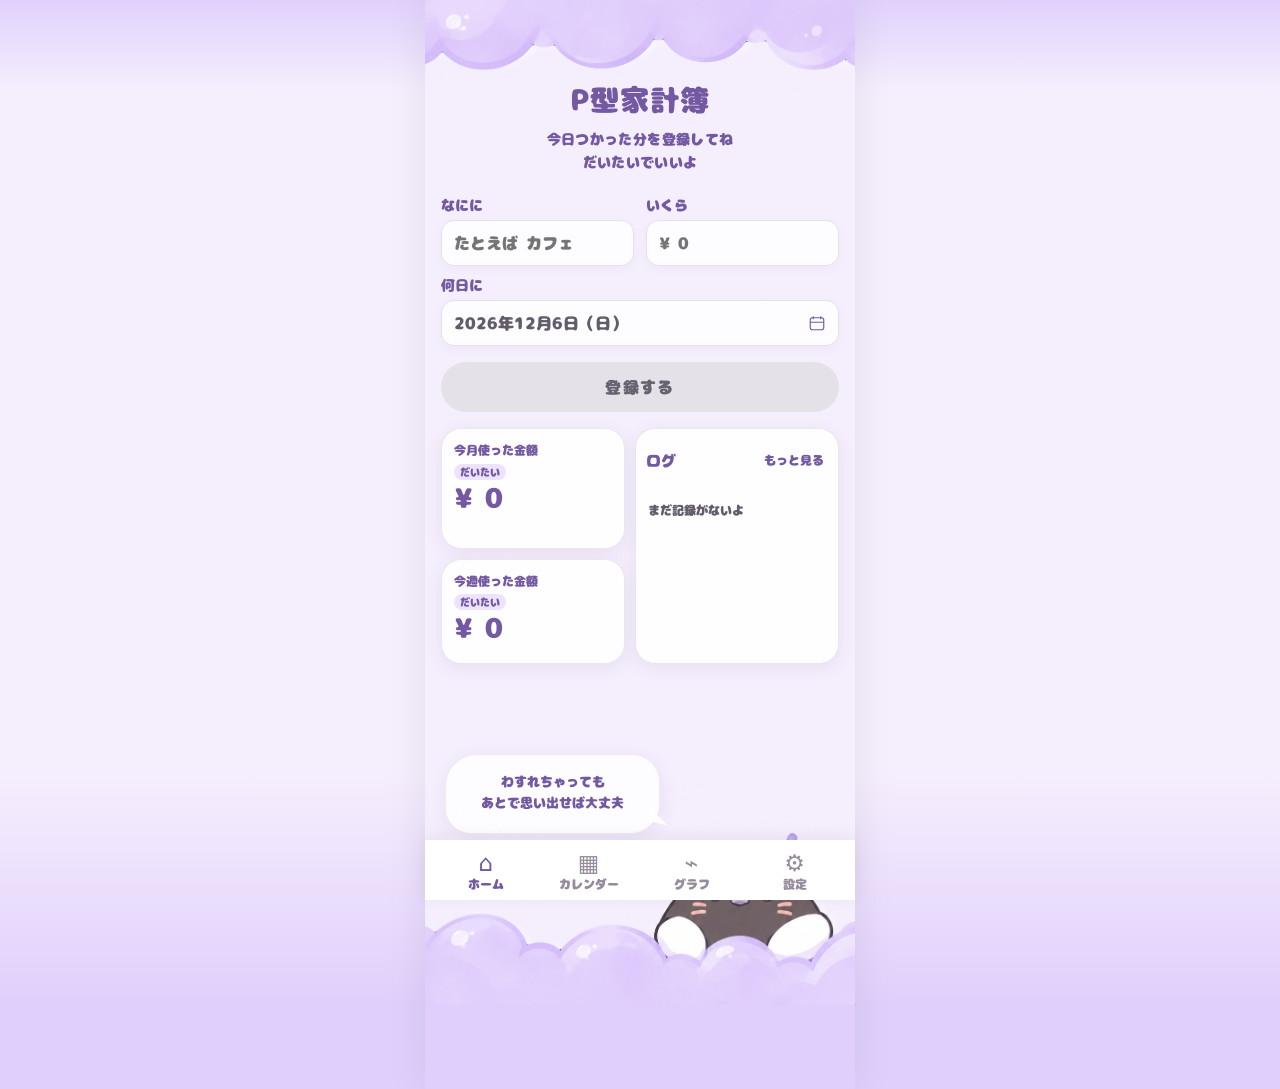
==== commit 7c820fd5: "Merge remote-tracking branch 'origin/main' into copilot/add-date-selection-feature # Conflicts: #	ap" ====
--- a/index.html
+++ b/index.html
@@ -26,6 +26,13 @@
           <label>なにに<input id="expense-name" maxlength="100" placeholder="たとえば カフェ"></label>
           <label>いくら<input id="expense-amount" type="text" inputmode="numeric" pattern="[0-9]{1,8}" maxlength="8" placeholder="¥ 0" required></label>
         </div>
+        <label class="date-label">何日に
+          <span class="date-control">
+            <span class="date-display" aria-hidden="true"></span>
+            <svg class="date-icon" viewBox="0 0 24 24" aria-hidden="true"><rect x="3" y="5" width="18" height="16" rx="3"/><path d="M7 3v4m10-4v4M3 11h18"/></svg>
+            <input id="expense-date" class="date-input" type="date" required aria-label="何日に">
+          </span>
+        </label>
         <button class="primary" type="submit" disabled>登録する</button>
       </form>
       <section class="dashboard" aria-label="集計と直近のログ">
@@ -51,7 +58,7 @@
         <div class="calendar-heading"><button id="prev-month" aria-label="前月">‹</button><h2 id="calendar-title"></h2><button id="next-month" aria-label="翌月">›</button></div>
         <div class="calendar-grid" id="calendar-grid"></div>
       </article>
-      <article class="card calendar-detail"><h2 id="selected-date-title"></h2><div id="selected-date-list"></div></article>
+      <article class="card calendar-detail"><h2 id="selected-date-title"></h2><p id="selected-date-total"></p><div id="selected-date-list"></div><button type="button" class="secondary" id="calendar-add">支出を追加</button></article>
     </section>
     <section class="page" id="charts">
       <div class="page-heading"><h1>支出の変遷</h1></div>
@@ -74,6 +81,7 @@
         </div>
         <div id="signed-in-account-actions" hidden>
           <button class="secondary" id="retry-cloud-sync" type="button" hidden>もう一度同期する</button>
+          <button class="secondary" id="discard-pending-changes" type="button" hidden>未保存変更を破棄してクラウドを読み直す</button>
           <button class="secondary" id="logout" type="button">ログアウト</button>
           <button class="secondary" id="delete-account" type="button">アカウント削除</button>
         </div>
@@ -96,6 +104,13 @@
     <p class="edit-date" id="edit-date"></p>
     <label>なにに<input id="edit-name" placeholder="たとえば カフェ"></label>
     <label>いくら<input id="edit-amount" type="text" inputmode="numeric" pattern="[0-9]+" required></label>
+    <label>何日に
+      <span class="date-control">
+        <span class="date-display" aria-hidden="true"></span>
+        <svg class="date-icon" viewBox="0 0 24 24" aria-hidden="true"><rect x="3" y="5" width="18" height="16" rx="3"/><path d="M7 3v4m10-4v4M3 11h18"/></svg>
+        <input id="edit-expense-date" class="date-input" type="date" required aria-label="何日に">
+      </span>
+    </label>
     <p id="edit-feedback" class="edit-feedback" role="alert"></p>
     <div class="edit-actions">
       <button type="button" class="secondary" id="edit-cancel">キャンセル</button>
@@ -114,6 +129,7 @@
     <button class="secondary" id="import-confirm" type="button">引き継ぐ</button>
   </div>
 </dialog>
+<script src="dates.js"></script>
 <script src="expenses.js"></script>
 <script src="app.js"></script>
 <script src="home.js"></script>
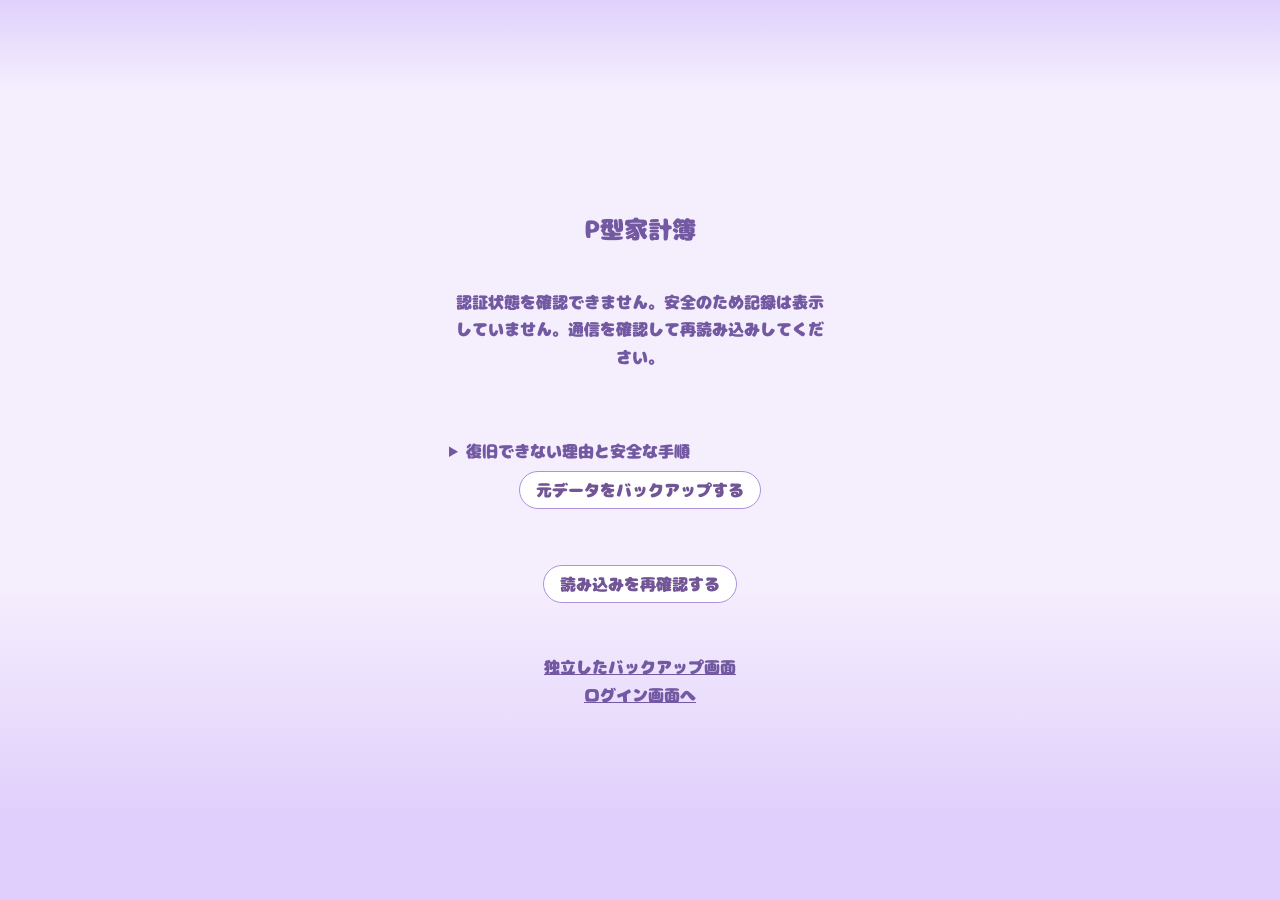
==== commit a9487a6e: "Fix startup recovery for pending data Co-authored-by: Copilot <223556219+Copilot@users.noreply.githu" ====
--- a/index.html
+++ b/index.html
@@ -13,7 +13,16 @@
 <section id="app-load-error" class="app-load-error" hidden>
   <h1>P型家計簿</h1>
   <p id="app-load-error-message" role="alert"></p>
-  <button class="secondary" id="retry-app-load" type="button">もう一度読み込む</button>
+  <p id="recovery-account"></p>
+  <details><summary>復旧できない理由と安全な手順</summary><p id="recovery-detail"></p><p>一部の記録だけを送信したり、原本を削除したりしません。まずJSONを保存してください。形式不正の記録は原本のコピーを使って確認・修復し、件数を照合する必要があります。</p></details>
+  <button class="secondary" type="button" data-backup>元データをバックアップする</button>
+  <p id="backup-feedback" role="status"></p>
+  <button class="secondary" id="retry-app-load" type="button">読み込みを再確認する</button>
+  <button class="secondary" id="recover-legacy-pending" type="button" hidden>バックアップ保存済み：旧形式を安全に復元する</button>
+  <button class="secondary" id="view-cloud-records" type="button" hidden>このアカウントのクラウド記録を読み取り専用で確認</button>
+  <p id="recovery-cloud-status" role="status"></p>
+  <div id="recovery-cloud-records" hidden></div>
+  <a href="./recovery.html">独立したバックアップ画面</a>
   <a href="./login.html">ログイン画面へ</a>
 </section>
 <div class="app" id="app" data-page="home" hidden>
@@ -26,13 +35,6 @@
           <label>なにに<input id="expense-name" maxlength="100" placeholder="たとえば カフェ"></label>
           <label>いくら<input id="expense-amount" type="text" inputmode="numeric" pattern="[0-9]{1,8}" maxlength="8" placeholder="¥ 0" required></label>
         </div>
-        <label class="date-label">何日に
-          <span class="date-control">
-            <span class="date-display" aria-hidden="true"></span>
-            <svg class="date-icon" viewBox="0 0 24 24" aria-hidden="true"><rect x="3" y="5" width="18" height="16" rx="3"/><path d="M7 3v4m10-4v4M3 11h18"/></svg>
-            <input id="expense-date" class="date-input" type="date" required aria-label="何日に">
-          </span>
-        </label>
         <button class="primary" type="submit" disabled>登録する</button>
       </form>
       <section class="dashboard" aria-label="集計と直近のログ">
@@ -58,7 +60,7 @@
         <div class="calendar-heading"><button id="prev-month" aria-label="前月">‹</button><h2 id="calendar-title"></h2><button id="next-month" aria-label="翌月">›</button></div>
         <div class="calendar-grid" id="calendar-grid"></div>
       </article>
-      <article class="card calendar-detail"><h2 id="selected-date-title"></h2><p id="selected-date-total"></p><div id="selected-date-list"></div><button type="button" class="secondary" id="calendar-add">支出を追加</button></article>
+      <article class="card calendar-detail"><h2 id="selected-date-title"></h2><div id="selected-date-list"></div></article>
     </section>
     <section class="page" id="charts">
       <div class="page-heading"><h1>支出の変遷</h1></div>
@@ -104,13 +106,6 @@
     <p class="edit-date" id="edit-date"></p>
     <label>なにに<input id="edit-name" placeholder="たとえば カフェ"></label>
     <label>いくら<input id="edit-amount" type="text" inputmode="numeric" pattern="[0-9]+" required></label>
-    <label>何日に
-      <span class="date-control">
-        <span class="date-display" aria-hidden="true"></span>
-        <svg class="date-icon" viewBox="0 0 24 24" aria-hidden="true"><rect x="3" y="5" width="18" height="16" rx="3"/><path d="M7 3v4m10-4v4M3 11h18"/></svg>
-        <input id="edit-expense-date" class="date-input" type="date" required aria-label="何日に">
-      </span>
-    </label>
     <p id="edit-feedback" class="edit-feedback" role="alert"></p>
     <div class="edit-actions">
       <button type="button" class="secondary" id="edit-cancel">キャンセル</button>
@@ -129,7 +124,7 @@
     <button class="secondary" id="import-confirm" type="button">引き継ぐ</button>
   </div>
 </dialog>
-<script src="dates.js"></script>
+<script type="module" src="storage-backup.js"></script>
 <script src="expenses.js"></script>
 <script src="app.js"></script>
 <script src="home.js"></script>
--- a/account.css
+++ b/account.css
@@ -77,3 +77,15 @@
 .app-load-error p {
   line-height: 1.7;
 }
+
+.app-load-error details,
+#recovery-cloud-records {
+  width: 100%;
+  overflow-wrap: anywhere;
+  text-align: left;
+}
+
+#recovery-cloud-records {
+  max-height: 45dvh;
+  overflow-y: auto;
+}
